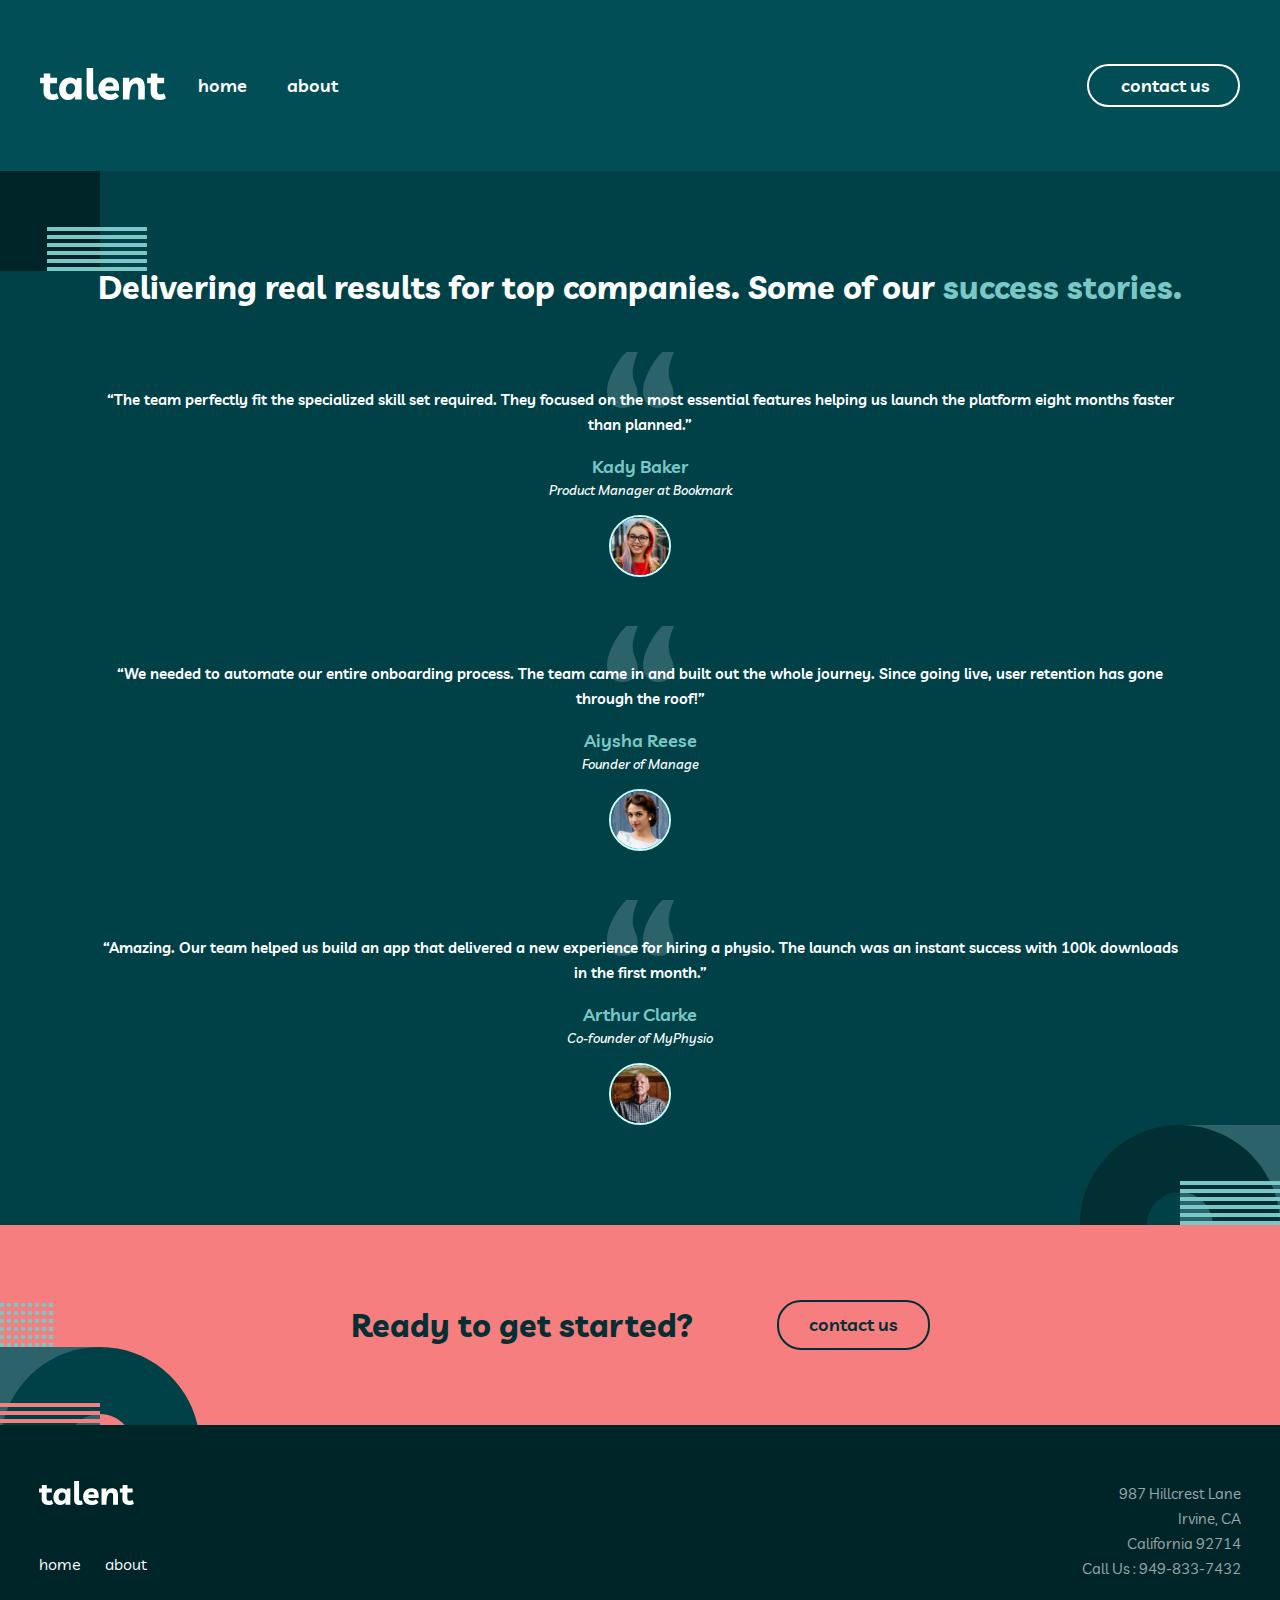
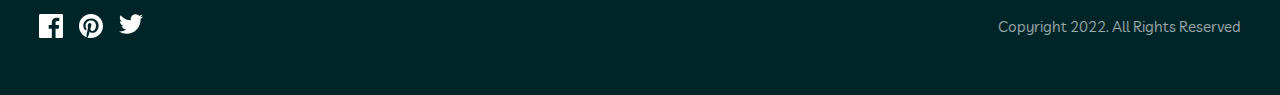
==== index.html @ 6c6805cf "Merge branch 'master' of github.com:ZiGreed/OMG_Project_2022" ====
<!DOCTYPE html>
<html lang="en">

<head>
    <meta charset="UTF-8">
    <meta http-equiv="X-UA-Compatible" content="IE=edge">
    <meta name="viewport" content="width=device-width, initial-scale=1.0">
    <title>Home</title>
    <!-- connection with js files -->
    <script type="text/javascript" src="assets/javascript/script_head.js" charset="utf-8" defer></script>
    <script src="script_body.js" defer></script>
    <script src="script_footer.js" defer></script>
    <!-- connection with css files -->
    <link rel="stylesheet" href="assets/css/style_body.css">
    <link rel="stylesheet" href="assets/css/style_header.css">
    <link rel="stylesheet" href="assets/css/style_main_index.css">
    <link rel="stylesheet" href="assets/css/style_footer.css">
    <!-- connection with fonts files -->
    <link rel="preconnect" href="https://fonts.googleapis.com">
    <link rel="preconnect" href="https://fonts.gstatic.com" crossorigin>
    <link
        href="https://fonts.googleapis.com/css2?family=Kumbh+Sans:wght@400;700&family=Livvic:ital,wght@0,100;0,200;0,300;0,400;0,500;0,600;0,700;0,900;1,100;1,200;1,300;1,400;1,500;1,600;1,700;1,900&display=swap"
        rel="stylesheet">
</head>

<body>
    <!-- header -->
    <header class="header">
        <a href="/index.html"><img src="assets/image/logo.svg" alt="logo" class="headerlogo"></a>
        <div id="openNav">
            <span onclick="openNav()">&#9776;</span>
        </div>
        <div id="mySidenav" class="sidenav">
            <a href="javascript:void(0)" class="closebtn" onclick="closeNav()">&times;</a>
            <a href="/index.html">home</a>
            <a href="/about.html">about</a>
            <div class="right">
                <a href="/contact.html" id="contact">contact us</a>
            </div>
            <img src="assets/image/bg-pattern-about-1-mobile-nav-1.svg" alt="about-nav" class="menuimg">
        </div>
    </header>
    <div id="cover" class="cover" onclick="closeNav()"></div>

    <main>
        <!-- div 1 -->
        <div>

        </div>

        <!-- div 2 -->
        <div>

        </div>

        <!-- div 3 -->
        <div class="div_3_container">

            <img src="assets/image/bg-pattern-home-4-about-3.svg" alt="bg-pattern-home-4-about-3"
                class="bg-pattern-home-4-about-3">

            <h1 class="topic">Delivering real results for top companies. Some of our <span> success stories.</span></h1>

            <div class="workers_container">
                <div class="persone_container">
                    <div class="quote">
                        <img src="assets/image/icon-quotes.svg" alt="icon-quotes" class="quotes">
                        <p class="text"> “The team perfectly fit the specialized skill set required. They focused on the
                            most essential features helping us launch the platform eight months faster than planned.”
                        </p>
                    </div>
                    <h2 class="persone">Kady Baker</h2>
                    <p class="job_position">Product Manager at Bookmark</p>
                    <img src="assets/image/avatar-kady.jpg" alt="Kady" class="avatar">
                </div>

                <div class="persone_container">
                    <div class="quote">
                        <img src="assets/image/icon-quotes.svg" alt="icon-quotes" class="quotes">
                        <p class="text"> “We needed to automate our entire onboarding process. The team came in and
                            built
                            out the whole journey. Since going live, user retention has gone through the roof!”</p>
                    </div>
                    <h2 class="persone">Aiysha Reese</h2>
                    <p class="job_position">Founder of Manage</p>
                    <img src="assets/image/avatar-aiysha.jpg" alt="Aiysha" class="avatar">
                </div>

                <div class="persone_container">
                    <div class="quote">
                        <img src="assets/image/icon-quotes.svg" alt="icon-quotes" class="quotes">
                        <p class="text"> “Amazing. Our team helped us build an app that delivered a new experience for
                            hiring a physio. The launch was an instant success with 100k downloads in the first month.”
                        </p>
                    </div>
                    <h2 class="persone">Arthur Clarke</h2>
                    <p class="job_position">Co-founder of MyPhysio</p>
                    <img src="assets/image/avatar-arthur.jpg" alt="Arthur" class="avatar">
                </div>
            </div>

            <img src="assets/image/bg-pattern-home-5.svg" alt="bg-pattern-home-5" class="bg-pattern-home-5">

        </div>

        <!-- div 4 -->
        <div class="div4_container">
            <p class="R_t_g_s">Ready to get started?</p>
            <div class="button">
                <a href="contact.html">contact us</a>
            </div>
        </div>

    </main>

    <!-- footer -->
    <footer class="footer_container">

        <div class="container_1">
            <div class="content">
                <img src="assets/image/logo.svg" alt="logo" class="logo">
                <div>
                    <ul>
                        <li><a href="index.html">home</a></li>
                        <li><a href="about.html">about</a></li>
                    </ul>
                </div>
            </div>

            <div class="location">
                <p>987 Hillcrest Lane</p>
                <p>Irvine, CA</p>
                <p>California 92714</p>
                <p>Call Us : 949-833-7432</p>
            </div>
        </div>

        <div class="container_2">
            <div class="soc_media">
                <svg xmlns="http://www.w3.org/2000/svg" width="24" height="24">
                    <path
                        d="M22.675 0H1.325C.593 0 0 .593 0 1.325v21.351C0 23.407.593 24 1.325 24H12.82v-9.294H9.692v-3.622h3.128V8.413c0-3.1 1.893-4.788 4.659-4.788 1.325 0 2.463.099 2.795.143v3.24l-1.918.001c-1.504 0-1.795.715-1.795 1.763v2.313h3.587l-.467 3.622h-3.12V24h6.116c.73 0 1.323-.593 1.323-1.325V1.325C24 .593 23.407 0 22.675 0z" />
                </svg>
                <svg xmlns="http://www.w3.org/2000/svg" width="24" height="24">
                    <path
                        d="M12 0C5.373 0 0 5.372 0 12c0 5.084 3.163 9.426 7.627 11.174-.105-.949-.2-2.405.042-3.441.218-.937 1.407-5.965 1.407-5.965s-.359-.719-.359-1.782c0-1.668.967-2.914 2.171-2.914 1.023 0 1.518.769 1.518 1.69 0 1.029-.655 2.568-.994 3.995-.283 1.194.599 2.169 1.777 2.169 2.133 0 3.772-2.249 3.772-5.495 0-2.873-2.064-4.882-5.012-4.882-3.414 0-5.418 2.561-5.418 5.207 0 1.031.397 2.138.893 2.738a.36.36 0 01.083.345l-.333 1.36c-.053.22-.174.267-.402.161-1.499-.698-2.436-2.889-2.436-4.649 0-3.785 2.75-7.262 7.929-7.262 4.163 0 7.398 2.967 7.398 6.931 0 4.136-2.607 7.464-6.227 7.464-1.216 0-2.359-.631-2.75-1.378l-.748 2.853c-.271 1.043-1.002 2.35-1.492 3.146C9.57 23.812 10.763 24 12 24c6.627 0 12-5.373 12-12 0-6.628-5.373-12-12-12z" />
                </svg>
                <svg xmlns="http://www.w3.org/2000/svg" width="24" height="20">
                    <path
                        d="M24 2.557a9.83 9.83 0 01-2.828.775A4.932 4.932 0 0023.337.608a9.864 9.864 0 01-3.127 1.195A4.916 4.916 0 0016.616.248c-3.179 0-5.515 2.966-4.797 6.045A13.978 13.978 0 011.671 1.149a4.93 4.93 0 001.523 6.574 4.903 4.903 0 01-2.229-.616c-.054 2.281 1.581 4.415 3.949 4.89a4.935 4.935 0 01-2.224.084 4.928 4.928 0 004.6 3.419A9.9 9.9 0 010 17.54a13.94 13.94 0 007.548 2.212c9.142 0 14.307-7.721 13.995-14.646A10.025 10.025 0 0024 2.557z" />
                </svg>
            </div>
            <div class="copyright">
                <p>Copyright 2022. All Rights Reserved</p>
            </div>
        </div>
    </footer>

</body>

</html>
---- assets/css/style_body.css ----
* {
    box-sizing: border-box;
  }
  
  body {
    margin: 0;
    font-family: 'Livvic';
    font-style: normal;
  }
---- assets/css/style_header.css ----
.headerlogo {
  height: 32px;
  width: 126px;
}

.header {
  display: flex;
  justify-content: space-between;
  align-items: center;
  padding: 48px 24px;
  background-color: #014e56;
}

.sidenav {
  height: 100%;
  width: 0;
  position: fixed;
  z-index: 10;
  top: 0;
  right: 0;
  background-color: #2c6269;
  overflow-x: hidden;
  /* transition: 0.5s; */
  padding-top: 60px;
}

.sidenav a {
  padding: 8px 8px 8px 32px;
  text-decoration: none;
  font-weight: 600;
  font-size: 18px;
  color: #ffffff;
  display: block;
  /* transition: 0.3s; */
}

.sidenav a:hover {
  color: #F67E7E;
}

.sidenav #contact:hover {
  background-color: #ffffff;
  color: #002529;
}

.sidenav .closebtn {
  position: absolute;
  top: 0;
  right: 25px;
  font-size: 36px;
  margin-left: 50px;
}

#openNav {
  color: #ffffff;
}

#openNav span {
  font-size: 24px;
  cursor: pointer;
}

#contact {
  margin-left: 48px;
  margin-right: 48px;
  margin-top: 36px;
  border: 2px solid #ffffff;
  border-radius: 24px;
  width: 153px;
  height: 43px;
}

.cover {
  position: fixed;
  left: 0px;
  top: 0px;
  width: 100%;
  height: 100%;
  z-index: 5;
  background: rgba(0, 0, 0, 0.5);
  display: none;
}

.menuimg {
  position: absolute;
  width: 200px;
  height: 200px;
  right: -100px;
  bottom: 0px;
}

/* Tablet */
@media only screen and (max-width: 1439px) and (min-width: 768px) {
  .header {
    padding: 64px 40px;
    justify-content: left;
    text-align: center;
  }

  #openNav {
    display: none;
  }

  .cover {
    display: none;
    z-index: -1;
  }

  .sidenav {
    display: flex;
    position: inherit;
    overflow-x: visible;
    padding: 0;
    align-items: center;
    transition: 0;
    background-color: #014e56;
    width: 100% !important;
  }

  .right{
    margin-left: auto; 
    margin-right: 0;
  }

  a#contact {
    padding: 8px 32px 8px 32px;
    width: 153px;
    height: 43px;
    margin-left: 10px;
    background-color: #014e56;
  }

  .sidenav #contact {
    /* margin: top, right, bottom, left; */
    margin: 0;
    white-space: nowrap;
    position: relative;
    flex-grow: 3;    
  }

  .sidenav img {
    display: none;
  }

  .sidenav .closebtn {
    display: none;
  }
}
/* Desktop */
@media only screen and (min-width: 1440px) {
  #openNav {
    display: none;
  }

  .cover {
    display: none !important;
    z-index: -1;
  }

  .sidenav {
    display: flex;
    position: relative;
    overflow-x: visible;
    padding: 0;
    align-items: center;
    transition: 0;
    width: 100% !important;
    background-color: #014e56;
  }

  .right{
    margin-left: auto; 
    margin-right: 0;
  }

  a#contact {
    padding: 8px 32px 8px 32px;
    margin-left: 10px;
    background-color: #014e56;
    width: 153px;
    height: 43px;
  }

  .sidenav #contact {
    /* margin: top, right, bottom, left; */
    margin: 0;
    white-space: nowrap;
    left: 0px;
  }

  .sidenav img {
    display: none;
  }

  .sidenav .closebtn {
    display: none;
  }

  .header {
    padding: 73px 165px;
    justify-content: left;
    align-items: center;
    text-align: center;
  }
}
---- assets/css/style_main_index.css ----
/* div 1 */






/* div 2 */






/* div 3 */
.div_3_container {
    min-width: 320px;
    background-color: #004047;
    padding: 0px 24px;
    position: relative;
    padding-bottom: 164px;
    padding-top: 140px;
}

.bg-pattern-home-4-about-3 {
    position: absolute;
    left: 0px;
    top: 0px;
}

.bg-pattern-home-5 {
    position: absolute;
    right: 0px;
    bottom: 0px;
}

.topic {
    font-weight: 700;
    font-size: 32px;
    line-height: 32px;
    text-align: center;
    color: #FFFFFF;
    margin: 0;
}

.topic span {
    color: #79C8C7;
}

.quote {
    position: relative;
}

.quotes {
    z-index: -1;
    width: 67px;
    height: 56px;
    position: absolute;
    margin-left: auto;
    margin-right: auto;
    left: 0;
    right: 0;
    text-align: center;
    top: -35px;
}

.persone_container {
    z-index: 1;
    display: flex;
    flex-flow: column wrap;
    position: relative;
    margin-top: 84px;
    justify-content: center;
    align-items: center;
}

.text {
    font-weight: 600;
    font-size: 15px;
    line-height: 25px;
    text-align: center;
    color: #FFFFFF;
    margin: 0;
}

.persone {
    font-style: normal;
    font-weight: 600;
    font-size: 18px;
    line-height: 28px;
    color: #79C8C7;
    text-align: center;
    margin: 0;
    margin-top: 16px;
}

.job_position {
    font-style: italic;
    font-weight: 500;
    font-size: 13px;
    line-height: 18px;
    text-align: center;
    color: #FFFFFF;
    margin: 0;
    margin-bottom: 16px;
}

.avatar {
    width: 62px;
    height: 62px;
    border-radius: 50%;
    border: #C4FFFE solid 2px;
}



/* Tablet */
@media only screen and (max-width: 1439px) and (min-width: 768px) {

    .div_3_container {
        padding: 0px 97px;
        padding-bottom: 100px;
        padding-top: 100px;
    }
}

/* Desctop */
@media only screen and (min-width: 1440px) {

    .div_3_container {
        padding: 0px 165px;
        padding-bottom: 151px;
        padding-top: 140px;
    }

    .workers_container {
        display: flex;

    }

    .topic {
        width: 932px;
        font-family: 'Livvic';
        font-style: normal;
        font-weight: 700;
        font-size: 48px;
        line-height: 48px;
        text-align: center;    
        margin: 0;
        margin-left: auto;
        margin-right: auto;
    }

    .quotes {
        text-align: center;
    }

    .persone {
        margin-top: 24px;
    }

    .job_position {
        margin-bottom: 32px;
    }


}





/* div 4 */

.div4_container{
    min-width: 320px;
    min-height: 302px;
    background-color: rgb(246, 126, 126);
    background-image: url("./../image/bg-pattern-home-6-about-5.svg");
    background-repeat: no-repeat;
    background-position-y: bottom;
    display: flex;
    flex-flow: column wrap;
    align-items: center;
    justify-content: center;
}



.R_t_g_s{
    font-size: 32px;
    font-weight: 700;
    color:rgba(1, 47, 52, 1);
    line-height: 32px;
    margin: 24px 20px;
    text-align: center;
}

.button a{
    font-size: 18px;
    line-height: 28px;
    font-weight: 600;
    color: rgba(1, 47, 52, 1);
    display: inline-block;
    border: 2px solid #012F34;
    padding: 9px 30px;
    border-radius: 24px;
    margin-bottom: 83px;
    text-decoration: none;
}


/* Tablet */
@media only screen and (max-width: 1439px) and (min-width: 768px){
    .div4_container{
        min-height: 200px;
        flex-flow: row;
        background-position: 0px 78px;
        gap: 84px;
    }
    
    
    
    .R_t_g_s{
        font-size: 32px;
        font-weight: 700;
        color:rgba(1, 47, 52, 1);
        line-height: 32px;
        margin: 0px 0px;
        text-align: center;
    }
    

    .button a{
        font-size: 18px;
        line-height: 28px;
        font-weight: 600;
        color: rgba(1, 47, 52, 1);
        display: inline-block;
        border: 2px solid #012F34;
        padding: 9px 30px;
        text-align: center;
        border-radius: 24px;
        margin-bottom: 0px;
        text-decoration: none;
    }
    
}
/* Desctop */
@media only screen and (min-width: 1440px) {
    .div4_container{
        min-height: 200px;
        flex-flow: row;
        gap: 260px;
    }
    
    
    
    .R_t_g_s{
        font-weight: 700;
        font-size: 48px;
        color:rgba(1, 47, 52, 1);
        line-height: 32px;
        margin: 0px 0px;
        text-align: center;
    }
    

    .button a{
        font-size: 18px;
        line-height: 28px;
        font-weight: 600;
        color: rgba(1, 47, 52, 1);
        display: inline-block;
        border: 2px solid #012F34;
        padding: 9px 30px;
        text-align: center;
        border-radius: 24px;
        margin-bottom: 0px;
        text-decoration: none;
    }
}
---- assets/css/style_footer.css ----
.footer_container {
    min-width: 320px;
    background-color: #002529;
    display: flex;
    flex-flow: column wrap;
    justify-content: center;
    align-items: center;
    padding-top: 66px;
    padding-bottom: 64px;
}

.content ul {
    color: #FFFFFF;
    list-style-type: none;
    margin: 24px;
    padding: 0;
    display: flex;
    justify-content: center;
    gap: 24px;
}

.location p, .copyright p {
    color: #FFFFFF;
    mix-blend-mode: normal;
    opacity: 0.6;
    font-style: normal;
    font-size: 15px;
    line-height: 25px;
    text-align: center;
    margin: 0px;
}

.logo {
    width: 94.5px;
    height: 24px;
    align-content: center;
}

.content {
    display: flex;
    flex-flow: column wrap;
    justify-content: center;
    align-items: center;
}

.soc_media {
    display: flex;
    gap: 16px;
    margin-top: 40px;
    margin-bottom: 16px;
    justify-content: center;
}

.soc_media svg {
    fill:#FFFFFF
}

.soc_media svg:hover {
    fill: #F67E7E;
}

ul li a {
    margin: 0px;
    padding: 0;
    padding-bottom: 7px;
    display: flex;
    justify-content: center;
    gap: 24px;
    text-decoration: none;
    color: #FFFFFF;
}

ul li a:hover{
    color: #F67E7E;
}


/* Tablet */
@media only screen and (max-width: 1439px) and (min-width: 768px) {

    .footer_container {
        padding: 56px 39px;
    }

    .container_1 {
        width: 100%;
        display: flex;
        justify-content: space-between;
        margin-bottom: 33px;
    }

    .container_2 {
        width: 100%;
        display: flex;
        justify-content: space-between;
    }

    .content {
        display: flex;
        flex-flow: column wrap;
        justify-content: space-between;
        align-items: flex-start;
    }

    .location p {
        text-align: right;
    }

    .logo {
        justify-content: left;
    }

    .content ul {
        margin: 0px;
        padding: 0;
        display: flex;
        justify-content: center;
        gap: 24px;
    }

    .soc_media {
        margin-top: 0;
        margin-bottom: 0;
        justify-content: start;
    }

}

/* Desctop */
@media only screen and (min-width: 1440px) {

    .footer_container {
        padding: 48px 165px;
        display: flex;
        flex-flow: row;
    }

    .container_1 {
        width: 100%;
        display: flex;
        justify-content: flex-start;
        margin-bottom: 0px;
    }

    .container_2 {
        width: 100%;
        height: 100px;
        display: flex;
        flex-flow: column wrap;
        justify-content: space-between;
    }

    .content {
        display: flex;
        flex-flow: column wrap;
        justify-content: space-between;
        align-items: flex-start;
        padding-right: 125px;
    }

    .location p {
        text-align: left;
    }

    .logo {
        justify-content: left;
        width: 160px;
        height: 40.63px;

    }

    .soc_media {
        margin-top: 0;
        margin-bottom: 0;
        justify-content: end;
    }

    .content ul {
        margin: 0px;
        padding: 0;
        display: flex;
        justify-content: center;
        gap: 24px;
    }

    .copyright {
        display: flex;
        justify-content: end;
    }


}
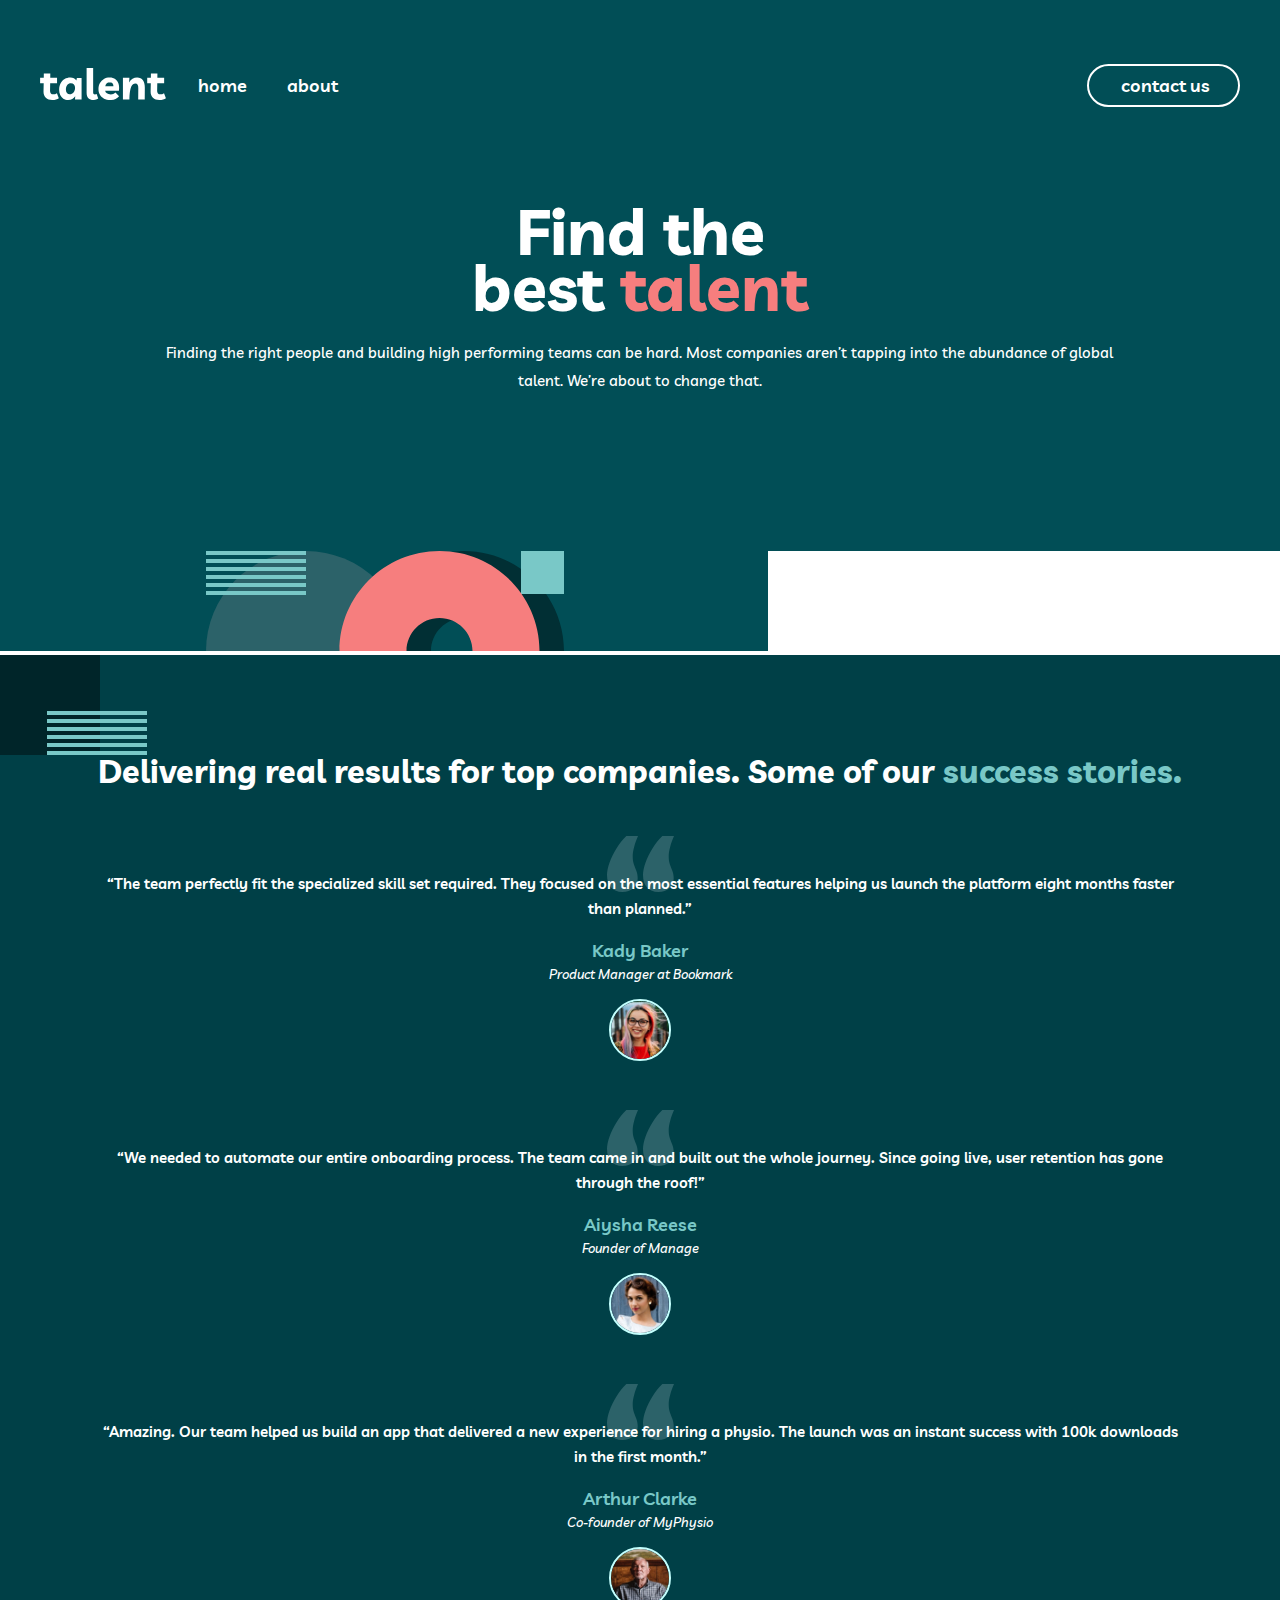
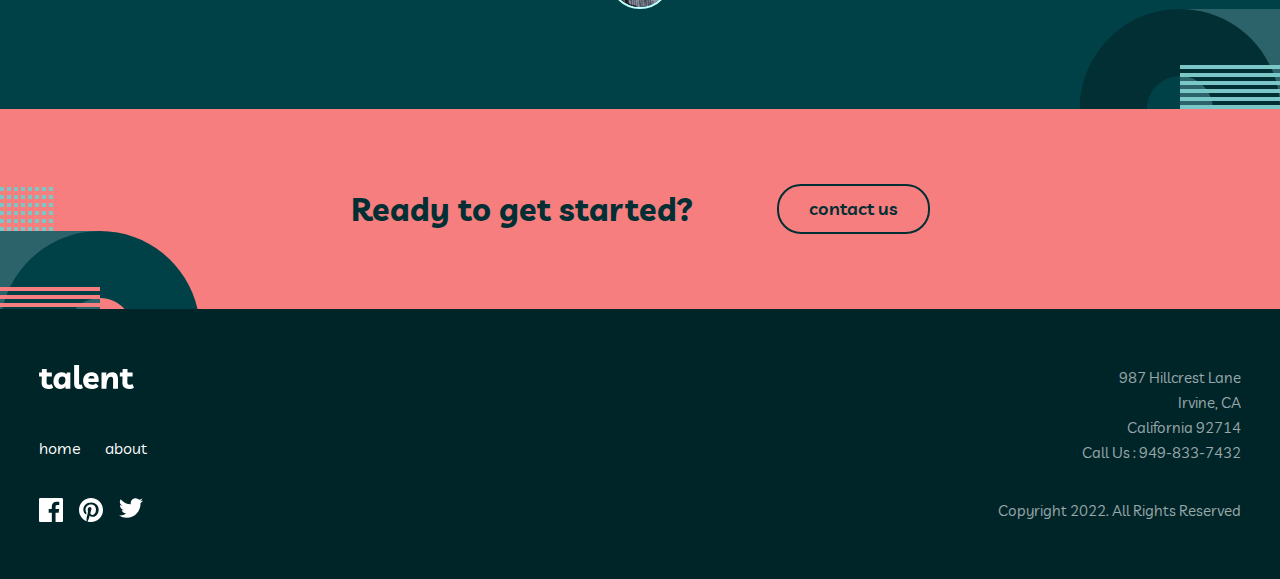
==== commit 76f400bf: "Div 1" ====
--- a/index.html
+++ b/index.html
@@ -15,6 +15,7 @@
     <link rel="stylesheet" href="assets/css/style_header.css">
     <link rel="stylesheet" href="assets/css/style_main_index.css">
     <link rel="stylesheet" href="assets/css/style_footer.css">
+    <link rel="stylesheet" href="assets/css/style_main_home.css">
     <!-- connection with fonts files -->
     <link rel="preconnect" href="https://fonts.googleapis.com">
     <link rel="preconnect" href="https://fonts.gstatic.com" crossorigin>
@@ -45,7 +46,17 @@
     <main>
         <!-- div 1 -->
         <div>
-
+            <div class="find_all">
+                <h1 class="findTheBest">Find the <br> best <span class="tal">talent</span></h1>
+                <p>Finding the right people and building high performing teams can be hard. Most companies aren’t tapping into the abundance of global talent. We’re about to change that.</p>
+            </div>
+            <div class="ico">
+                <img src="/assets/image/bg-pattern-home-2.svg" alt="">
+            </div>
+            <div class="icu">
+                <img src="/assets/image/bg-pattern-home-1.svg" alt="">
+            </div>
+            <div class="pug"></div>
         </div>
 
         <!-- div 2 -->
--- a/assets/css/style_main_index.css
+++ b/assets/css/style_main_index.css
@@ -196,6 +196,11 @@
     text-align: center;
 }
 
+.button :hover {
+    background-color:#012F34;
+    color: #FFFFFF;
+}
+
 .button a{
     font-size: 18px;
     line-height: 28px;
--- a/assets/css/style_main_home.css
+++ b/assets/css/style_main_home.css
@@ -0,0 +1,197 @@
+/* div 1 */
+
+@font-face {
+    src: local('Livvic') url(/assets/fonts/Livvic/Livvic-Bold.woff) format("woff") , url(/assets/fonts/Livvic/Livvic-Bold.woff2) format("woff2"); 
+    font-family: 'Livvic';
+    font-style: normal;
+    font-weight: 700;
+}
+
+@font-face {
+    src: local('Livvic') url(/assets/fonts/Livvic/Livvic-SemiBold.woff) format("woff") , url(/assets/fonts/Livvic/Livvic-SemiBold.woff2) format("woff2"); 
+    font-family: 'Livvic';
+    font-style: normal;
+    font-weight: 600;
+}   
+
+.find_all {
+    display: flex;
+    flex-direction: column;
+    background-color: #014E56;
+    margin:0 ;
+    justify-content: center;
+    text-align: center;
+    align-items: center;
+    padding-top: 32px;
+    color: #ffffff;
+}
+
+.findTheBest{
+    margin:0;
+    background-color: #014E56;
+    font-weight: 700;
+    font-size: 40px;
+    line-height: 40px;
+    text-align: center;   
+}
+
+.tal{
+    color: #F67E7E;
+}
+
+.find_all p{
+    margin-top:18px;
+    margin-bottom: 97px;
+    padding: 0px 24px 0px 24px;
+    font-weight: 500;
+    font-size: 15px;
+    line-height: 28px;    
+}
+
+.ico img{
+    background-color: #014E56;
+    height: 100px;
+    padding: 0px 8px 0px 9px;
+}
+
+.icu img{
+        position: absolute;
+        width: 2px;
+        height: 2px;
+        left: 1px;
+        top: 2px;
+        z-index: -1;
+    }
+
+/* Tablet */
+@media only screen and (max-width: 1439px) and (min-width: 768px) {
+
+    .find_all {
+        display: flex;
+        flex-direction: column;
+        background-color: #014E56;
+        margin:0 ;
+        justify-content: center;
+        text-align: center;
+        align-items: center;
+        color: #ffffff;
+    }
+    
+    .findTheBest{
+        margin:0;
+        background-color: #014E56;
+        font-weight: 700;
+        font-size: 64px;
+        line-height: 56px;
+        padding: 0;
+    }
+
+    .findTheBest h1{
+        padding: 0px;
+    }
+    
+    .tal{
+        color: #F67E7E;
+    }
+    
+    .find_all p{
+        margin-top: 24px;
+        margin-bottom: 156px;
+        padding: 0px 156px 0px 155px;
+        font-weight: 500;
+        font-size: 15px;
+        line-height: 28px;    
+    }
+    
+    .ico img{
+        background-color: #014E56;
+        height: 100px;
+        padding: 0px 204px 0px 206px;
+    }
+
+    .icu img{
+        position: absolute;
+        width: 2px;
+        height: 2px;
+        left: 1px;
+        top: 2px;
+        z-index: -1;
+    }
+
+}
+
+/* Desctop */
+@media only screen and (min-width: 1440px) {
+
+    .find_all {
+        position: absolute;
+        background-color: #014E56;
+        color: #ffffff;
+        width: 1440px;
+        height: 506px;
+        padding-top: 0px !important;
+        z-index: -1;
+    }
+    
+    .findTheBest{
+        width: 635px;
+        height: 200px;
+        background-color: #014E56;
+        position: absolute;
+        font-weight: 700;
+        font-size: 100px;
+        line-height: 100px;
+        left: 165px;
+        top: 56px;
+        text-align: left;
+        
+    }
+    
+    .tal{
+        color: #F67E7E;
+    }
+    
+    .find_all p{
+        background-color: #014E56;
+        text-align: left;
+        position: absolute;
+        height: 112px;
+        Width: 445px;
+        left: 830px;
+        top: 139px;
+        font-weight: 500;
+        font-size: 18px;
+        line-height: 28px;
+        margin: 0px !important;
+        padding-right: 0px !important;
+    }
+    
+    .ico img{
+        padding: 0px !important;
+        position: absolute;
+        z-index: 0;
+        width: 358px;
+        height: 100px;
+        left: 917px;
+        right: 165;
+        top: 605px;
+    }
+
+    .icu img{
+        position: absolute;
+        width: 200px;
+        height: 200px;
+        left: -100px;
+        top: 250px;
+    }
+
+    .pug{
+        position: absolute;
+        height: 4px;
+        width: 50px;
+        left: 855px;
+        top: 252px;
+        border-radius: 0px;
+        background: #79C8C7;
+    }
+}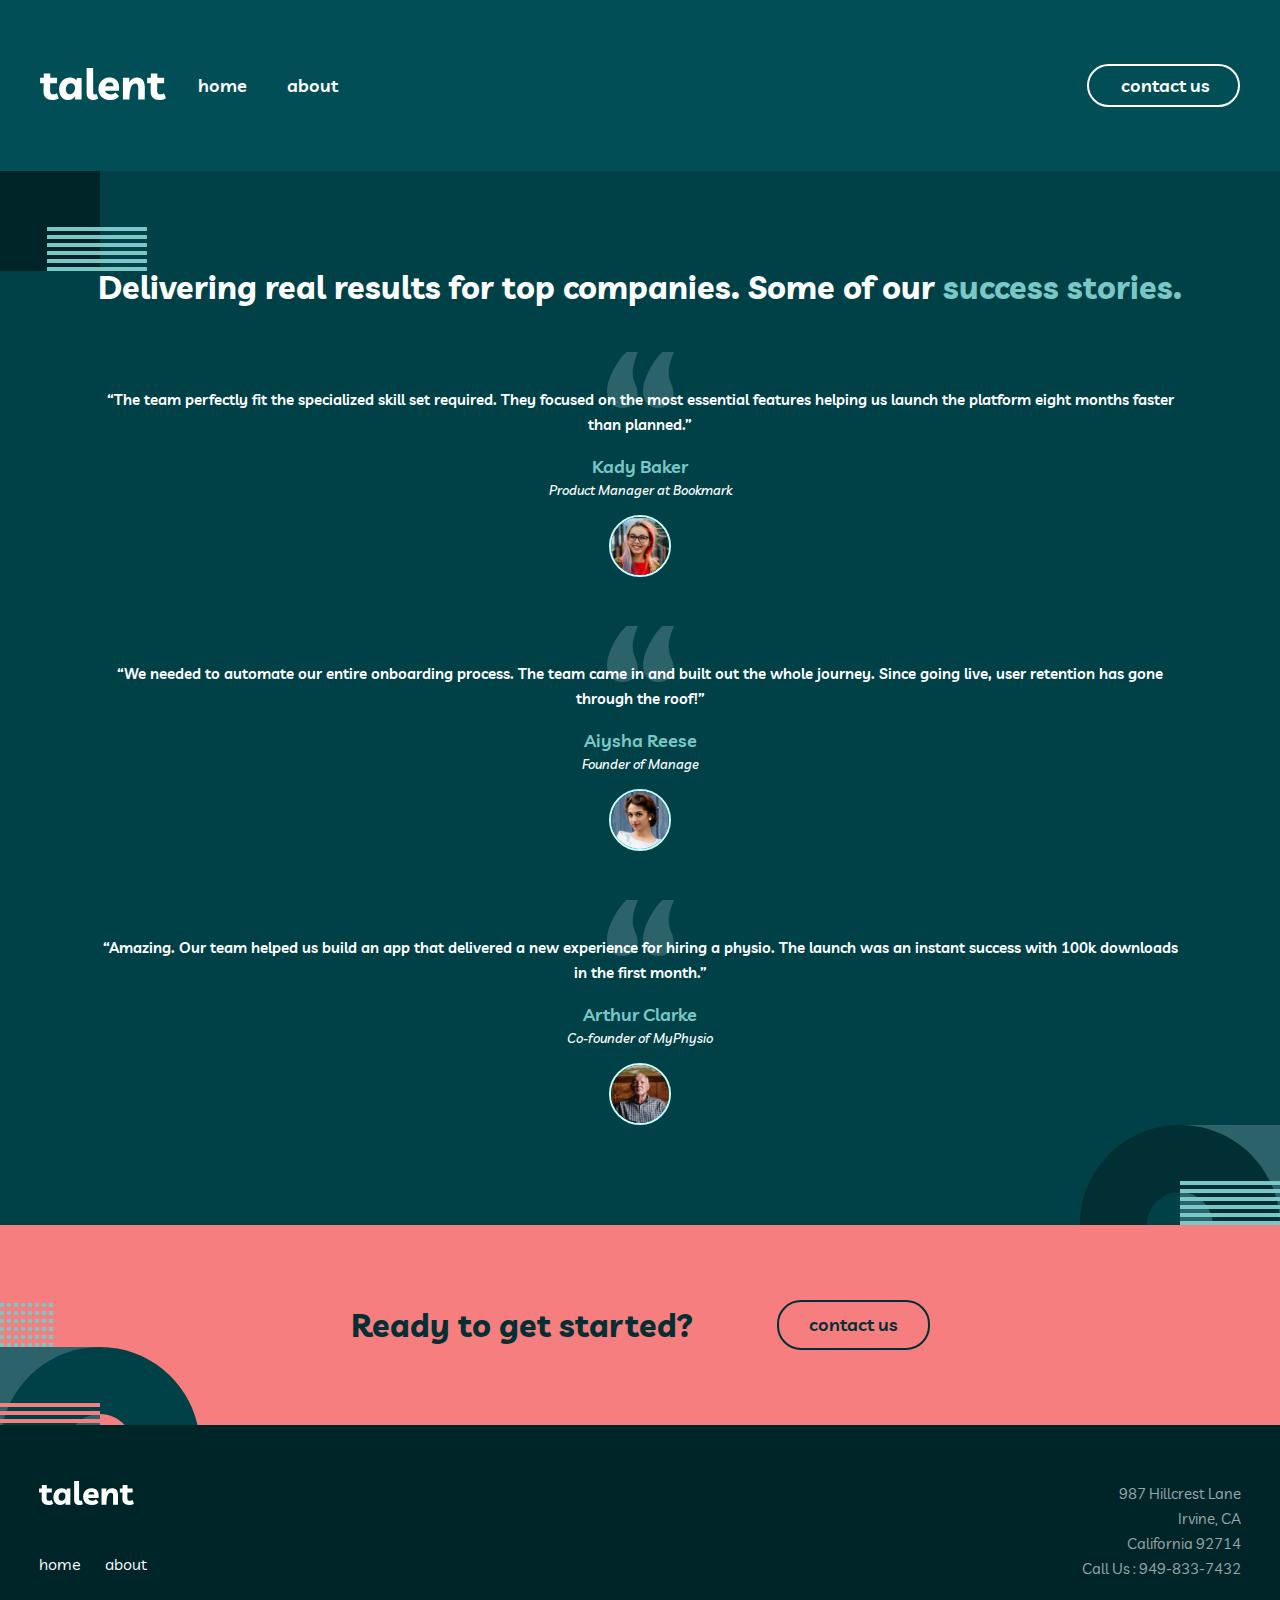
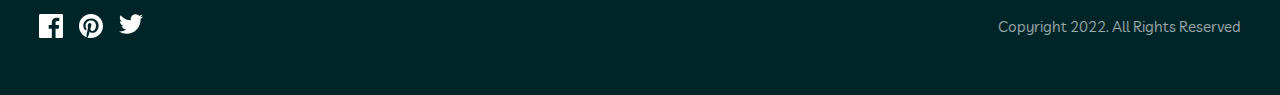
==== commit 28f56c3a: "Add Div_2 in to About" ====
--- a/index.html
+++ b/index.html
@@ -8,14 +8,13 @@
     <title>Home</title>
     <!-- connection with js files -->
     <script type="text/javascript" src="assets/javascript/script_head.js" charset="utf-8" defer></script>
-    <script src="script_body.js" defer></script>
-    <script src="script_footer.js" defer></script>
+    <script type="text/javascript" src="assets/javascript/script_footer.js" charset="utf-8" defer></script>
+    <script type="text/javascript" src="assets/javascript/script_body.js" charset="utf-8" defer></script>
     <!-- connection with css files -->
     <link rel="stylesheet" href="assets/css/style_body.css">
     <link rel="stylesheet" href="assets/css/style_header.css">
     <link rel="stylesheet" href="assets/css/style_main_index.css">
     <link rel="stylesheet" href="assets/css/style_footer.css">
-    <link rel="stylesheet" href="assets/css/style_main_home.css">
     <!-- connection with fonts files -->
     <link rel="preconnect" href="https://fonts.googleapis.com">
     <link rel="preconnect" href="https://fonts.gstatic.com" crossorigin>
@@ -46,17 +45,7 @@
     <main>
         <!-- div 1 -->
         <div>
-            <div class="find_all">
-                <h1 class="findTheBest">Find the <br> best <span class="tal">talent</span></h1>
-                <p>Finding the right people and building high performing teams can be hard. Most companies aren’t tapping into the abundance of global talent. We’re about to change that.</p>
-            </div>
-            <div class="ico">
-                <img src="/assets/image/bg-pattern-home-2.svg" alt="">
-            </div>
-            <div class="icu">
-                <img src="/assets/image/bg-pattern-home-1.svg" alt="">
-            </div>
-            <div class="pug"></div>
+
         </div>
 
         <!-- div 2 -->
--- a/assets/css/style_footer.css
+++ b/assets/css/style_footer.css
@@ -57,6 +57,7 @@
 
 .soc_media svg:hover {
     fill: #F67E7E;
+    transition: all 0.5s;
 }
 
 ul li a {
@@ -72,6 +73,7 @@
 
 ul li a:hover{
     color: #F67E7E;
+    transition: all 0.5s;
 }
 
 
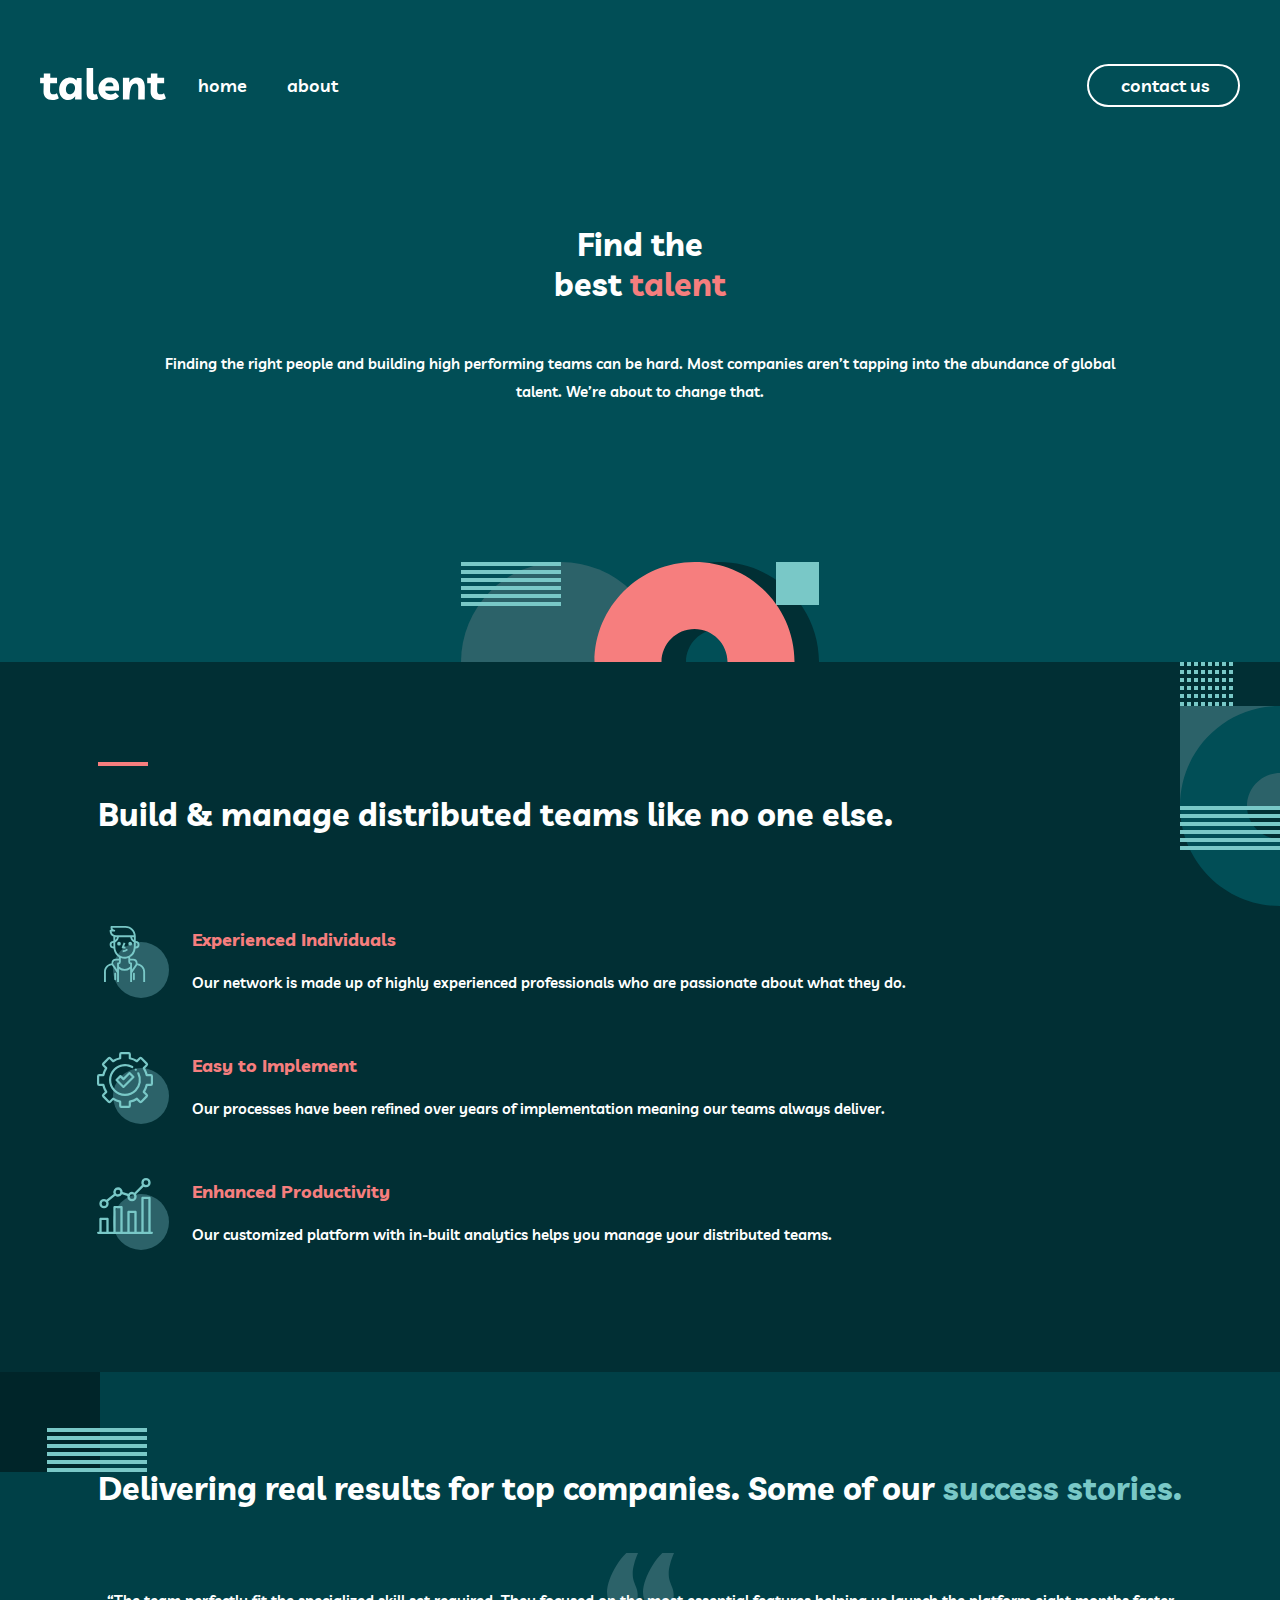
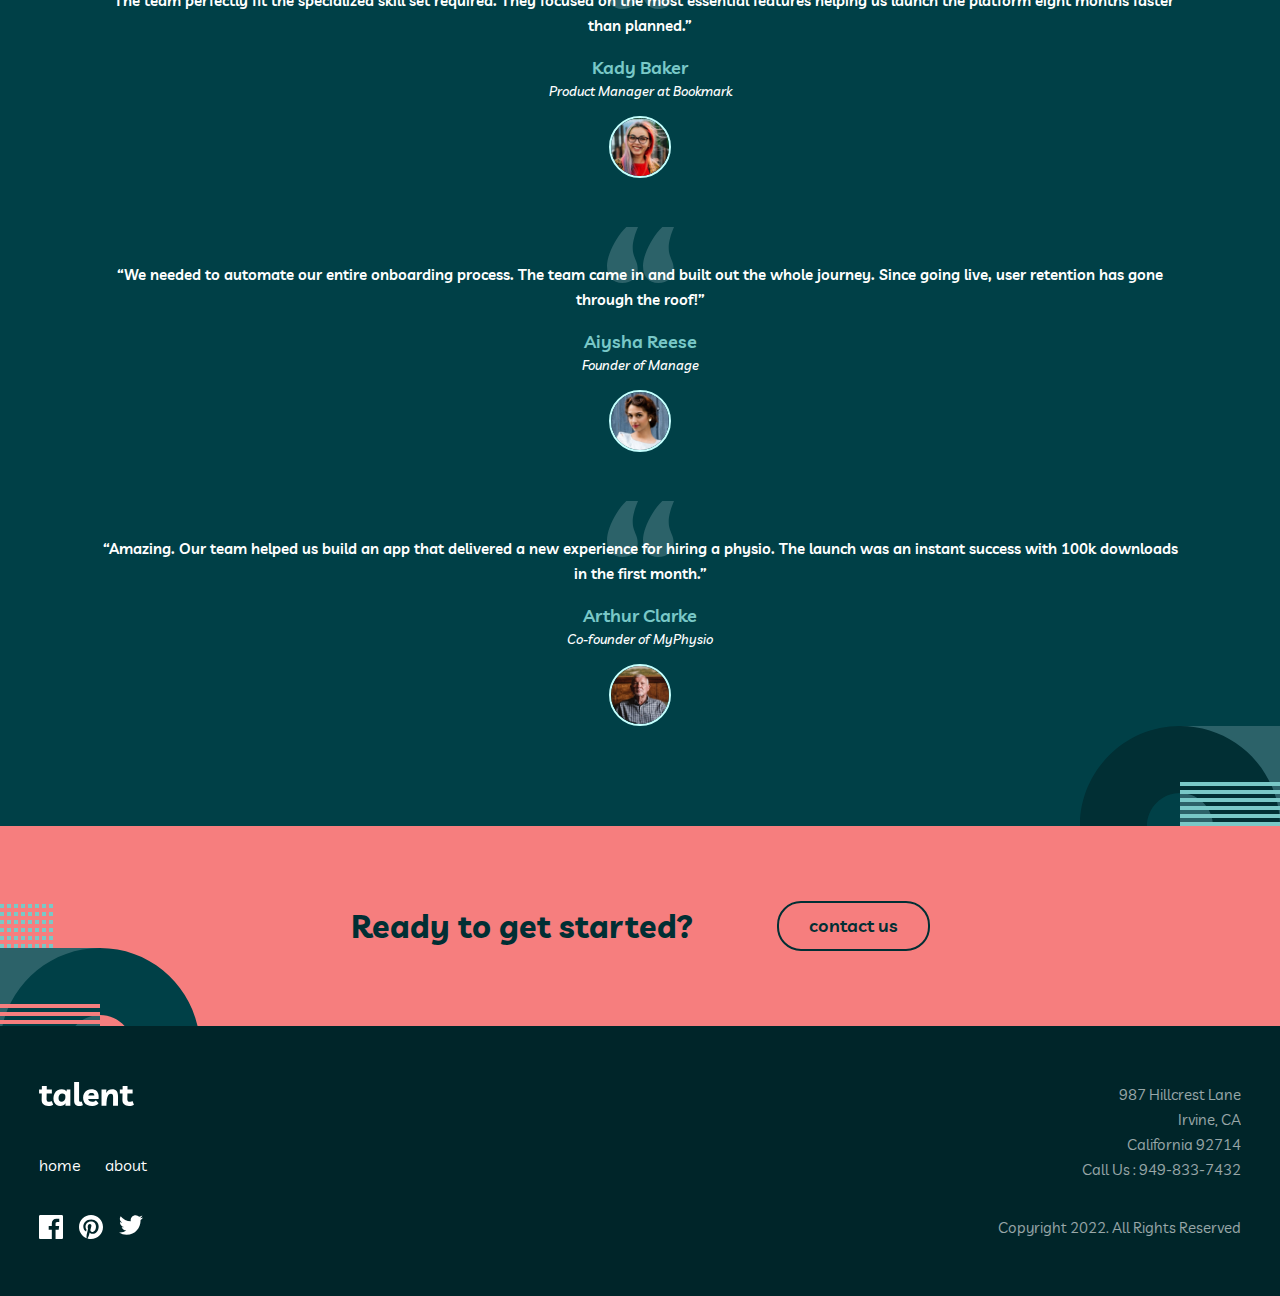
==== commit 37d7f940: "Corect size header, finish all divs" ====
--- a/index.html
+++ b/index.html
@@ -44,13 +44,41 @@
 
     <main>
         <!-- div 1 -->
-        <div>
-
+        <div class="tri">
+            <div class="find_all">
+                <h1>Find the <br> best <span class="tal">talent</span></h1>
+                <p>Finding the right people and building high performing teams can be hard. Most companies aren’t tapping into the abundance of global talent. We’re about to change that.</p>
+            </div>
+            <div class="ico">
+                <img src="/assets/image/bg-pattern-home-2.svg" alt="">
+            </div>
+            <div class="icu">
+                <img src="/assets/image/bg-pattern-home-1.svg" alt="">
+            </div>
+            <div class="pug"></div>
         </div>
 
         <!-- div 2 -->
-        <div>
+        <div class="as">
+            <div class="al">
+                <h1>
+                    Build & manage distributed teams like no one else.
+                </h1>
+            </div>
 
+            <div class="asd">
+                <div class="ay">
+                    <h1>Experienced Individuals</h1>
+                    <p>Our network is made up of highly experienced professionals who are passionate about what they do.</p>
+                </div>
+
+                <div class="ai">
+                    <h1>Easy to Implement</h1>
+                    <p>Our processes have been refined over years of implementation meaning our teams always deliver.</p>
+                    <h1>Enhanced Productivity</h1>
+                    <p>Our customized platform with in-built analytics helps you manage your distributed teams.</p>
+                </div>
+            </div>
         </div>
 
         <!-- div 3 -->
@@ -118,7 +146,7 @@
 
         <div class="container_1">
             <div class="content">
-                <img src="assets/image/logo.svg" alt="logo" class="logo">
+                <a href="/index.html"><img src="assets/image/logo.svg" alt="logo" class="logo"></a>
                 <div>
                     <ul>
                         <li><a href="index.html">home</a></li>
--- a/assets/css/style_header.css
+++ b/assets/css/style_header.css
@@ -20,7 +20,7 @@
   right: 0;
   background-color: #2c6269;
   overflow-x: hidden;
-  /* transition: 0.5s; */
+  transition: 0.5s;
   padding-top: 60px;
 }
 
@@ -31,7 +31,7 @@
   font-size: 18px;
   color: #ffffff;
   display: block;
-  /* transition: 0.3s; */
+  transition: 0.3s;
 }
 
 .sidenav a:hover {
@@ -68,6 +68,7 @@
   border-radius: 24px;
   width: 153px;
   height: 43px;
+  transition: all 0.5s;
 }
 
 .cover {
@@ -178,7 +179,7 @@
     margin-left: 10px;
     background-color: #014e56;
     width: 153px;
-    height: 43px;
+    height: 48px;
   }
 
   .sidenav #contact {
@@ -201,5 +202,9 @@
     justify-content: left;
     align-items: center;
     text-align: center;
-  }
-}
+    /* height: 32px; */
+  }
+  .headerlogo {
+    height: 43px;
+  }
+}
--- a/assets/css/style_main_index.css
+++ b/assets/css/style_main_index.css
@@ -1,16 +1,448 @@
 /* div 1 */
 
-
-
-
-
+@font-face {
+    src: local('Livvic') url(/assets/fonts/Livvic/Livvic-Bold.woff) format("woff") , url(/assets/fonts/Livvic/Livvic-Bold.woff2) format("woff2"); 
+    font-family: 'Livvic';
+    font-style: normal;
+    font-weight: 700;
+}
+
+@font-face {
+    src: local('Livvic') url(/assets/fonts/Livvic/Livvic-SemiBold.woff) format("woff") , url(/assets/fonts/Livvic/Livvic-SemiBold.woff2) format("woff2"); 
+    font-family: 'Livvic';
+    font-style: normal;
+    font-weight: 600;
+}   
+
+.find_all {
+    display: flex;
+    flex-direction: column;
+    background-color: #014E56;
+    margin:0 ;
+    justify-content: center;
+    text-align: center;
+    align-items: center;
+    padding-top: 32px;
+    color: #ffffff;
+}
+
+.findTheBest{
+    margin:0;
+    background-color: #014E56;
+    font-weight: 700;
+    font-size: 40px;
+    line-height: 40px;
+    text-align: center;   
+}
+
+.tal{
+    color: #F67E7E;
+}
+
+.find_all p{
+    margin-top:18px;
+    margin-bottom: 97px;
+    padding: 0px 24px 0px 24px;
+    font-weight: 600;
+    font-size: 15px;
+    line-height: 28px;    
+}
+
+.ico {
+    background-color: #014E56;
+    text-align: center; 
+    min-width: 375px;
+    max-width: 767px;
+    margin: 0px !important;
+    height: 100px;
+}
+
+.icu img{
+        position: absolute;
+        width: 2px;
+        height: 2px;
+        left: 1px;
+        top: 2px;
+        z-index: -1;
+    }
+
+/* Tablet */
+@media only screen and (max-width: 1439px) and (min-width: 768px) {
+
+    .find_all {
+        display: flex;
+        flex-direction: column;
+        background-color: #014E56;
+        margin:0 ;
+        justify-content: center;
+        text-align: center;
+        align-items: center;
+        color: #ffffff;
+    }
+    
+    .findTheBest{
+        margin:0;
+        background-color: #014E56;
+        font-weight: 700;
+        font-size: 64px;
+        line-height: 56px;
+        padding: 0;
+    }
+
+    .findTheBest h1{
+        padding: 0px;
+    }
+    
+    .tal{
+        color: #F67E7E;
+    }
+    
+    .find_all p{
+        margin-top: 24px;
+        margin-bottom: 156px;
+        padding: 0px 156px 0px 155px;
+        font-weight: 600;
+        font-size: 15px;
+        line-height: 28px;    
+    }
+    
+    .ico {
+        background-color: #014E56;
+        text-align: center; 
+        min-width: 768px;
+        max-width: 1439px;
+        margin: 0px !important;
+        height: 100px;
+    }
+
+    .icu img{
+        position: absolute;
+        width: 2px;
+        height: 2px;
+        left: 1px;
+        top: 2px;
+        z-index: -1;
+    }
+
+}
+
+/* Desctop */
+@media only screen and (min-width: 1440px) {
+
+    .tri {
+        height: 506px;
+        background-color: #014E56;
+        width: 100% !important;
+    }
+
+    .find_all {
+        color: #ffffff;
+        display: flex;
+        justify-content: flex-start;
+        flex-direction: row;
+        padding: 0px;
+        height: 256px;
+    }
+    
+    .find_all h1{
+        width: 635px;
+        height: 200px;
+        font-weight: 700;
+        font-size: 100px;
+        line-height: 100px;
+        text-align: left;  
+        margin: 56px 0px 0px 165px;
+    }
+    
+    .tal{
+        color: #F67E7E;
+    }
+    
+    .find_all p{
+        position: absolute;
+        text-align: left;
+        height: 112px;
+        margin: 139px 165px 5px 0px;
+        left: 830px;
+        font-weight: 600;
+        font-size: 18px;
+        line-height: 28px;
+        padding: 0px;
+    }
+    
+    .ico img{
+        position: absolute;
+        height: 100px;
+        right: 165px;
+        top: 600px;
+    }
+
+    .icu img{
+        position: absolute;
+        width: 200px;
+        height: 200px;
+        left: -100px;
+        top: 250px;
+        z-index: 0;
+    }
+
+    .pug{
+        position: absolute;
+        height: 4px;
+        width: 50px;
+        left: 830px;
+        top: 250px;
+        border-radius: 0px;
+        background: #79C8C7;
+    }
+}
 
 /* div 2 */
-
-
-
-
-
+@media only screen and (max-width: 767px) and (min-width: 375px) {
+
+    .al{
+        height: 268px;
+        background-color: #012F34;
+        display: flex;
+        padding: 0px !important;
+        background-image: url("./../image/Rectangle.svg"), url("./../image/bg-pattern-home-3.svg");
+        background-repeat: no-repeat;
+        background-position: 24px 64px, top right -100px;
+    }
+
+    .al h1{
+        margin: 100px 111px 8px 24px;
+        padding: 0px !important;
+        color: #ffffff;
+        text-align: left;
+        font-weight: 700;
+        font-size: 32px;
+        line-height: 32px;
+        height: 160px;
+    }
+
+    .ai{
+        display: flex;
+        flex-direction: column;  
+        height: 805px;
+        background-color: #012F34;
+        padding: 0px !important;
+        background-image: url("./../image/icon-person.svg"), url("./../image/icon-cog.svg"), url("./../image/icon-chart.svg");
+        background-repeat: no-repeat;
+        background-position: center 52px, center 299px, center 546px;
+    }
+
+    .ai h1{
+        height: 28px;
+        margin: 136px 24px 4px 24px;
+        font-weight: 700;   
+        font-size: 18px;
+        line-height: 28px;
+        text-align: center;
+        color: #F67E7E;
+        padding: 0px !important;
+    }
+
+    .ai p{
+        height: 75px;
+        margin: 4px 24px 0px 24px;
+        font-weight: 600;
+        font-size: 15px;
+        line-height: 25px;
+        text-align: center;
+        color: #FFFFFF;
+        padding: 0px !important;
+    }
+}
+
+/* Tablet */
+
+@media only screen and (max-width: 1439px) and (min-width: 768px) {
+
+    .al{
+        height: 264px;
+        background-color: #012F34;
+        display: flex;
+        padding: 0px !important;
+        background-image: url("./../image/Rectangle.svg"), url("./../image/bg-pattern-home-3.svg");
+        background-repeat: no-repeat;
+        background-position: 98px 100px, top right -100px;
+    }
+
+    .al h1{
+        margin: 136px 225px 64px 98px;
+        padding: 0px !important;
+        color: #ffffff;
+        text-align: left;
+        font-weight: 700;
+        font-size: 32px;
+        line-height: 32px;
+        height: 64px;
+    }
+
+    .ay{
+        display: flex;
+        flex-direction: column;  
+        height: 94;
+        background-color: #012F34;
+        padding: 0px !important;
+        background-image: url("./../image/icon-person.svg");
+        background-repeat: no-repeat;
+        background-position: 104px 0px;
+
+    }
+
+    .ay h1{
+        height: 28px;
+        margin: 0px 98px 8px 192px;
+        font-weight: 700;   
+        font-size: 18px;
+        line-height: 28px;
+        text-align: left;
+        color: #F67E7E;
+        padding: 0px !important;
+    }
+
+    .ay p{
+        height: 50px;
+        margin: 8px 98px 0px 192px;
+        font-weight: 600;
+        font-size: 15px;
+        line-height: 25px;
+        text-align: left;
+        color: #FFFFFF;
+        padding: 0px !important;
+    }
+
+    .ai{
+        display: flex;
+        flex-direction: column;  
+        height: 352px;
+        background-color: #012F34;
+        padding: 0px !important;
+        background-image: url("./../image/icon-cog.svg"), url("./../image/icon-chart.svg");
+        background-repeat: no-repeat;
+        background-position: 97px 32px, 97px 158px;
+
+    }
+
+    .ai h1{
+        height: 28px;
+        margin: 32px 98px 8px 192px;
+        font-weight: 700;   
+        font-size: 18px;
+        line-height: 28px;
+        text-align: left;
+        color: #F67E7E;
+        padding: 0px !important;
+    }
+
+    .ai p{
+        height: 50px;
+        margin: 8px 98px 0px 192px;
+        font-weight: 600;
+        font-size: 15px;
+        line-height: 25px;
+        text-align: left;
+        color: #FFFFFF;
+        padding: 0px !important;
+    }
+}
+
+/* Desctop */
+
+@media only screen and (min-width: 1440px) {
+
+    .as{
+        background-color: #F67E7E;
+        display: flex;
+        justify-content: flex-start;
+        flex-direction: row;
+        padding: 0px !important;
+        height: 684px;
+        background-color: #012F34;
+    }
+
+    .al{
+        height: 684px;
+        width: 735px;
+        padding: 0px !important;
+        background-image: url("./../image/Rectangle.svg");
+        background-repeat: no-repeat;
+        background-position: 165px 140px;
+    }
+
+    .al h1{
+        margin: 198px 125px 342px 165px;
+        padding: 0px !important;
+        color: #ffffff;
+        text-align: left;
+        font-weight: 700;
+        font-size: 48px;
+        line-height: 48px;
+        width: 445px;
+    }
+
+    .asd{
+        position: absolute;
+        flex-direction: column;
+        padding: 0px !important;
+        height: 684px;
+        background-image: url("./../image/icon-person.svg"), url("./../image/icon-cog.svg"), url("./../image/icon-chart.svg");
+        background-repeat: no-repeat;
+        background-position: 0px 198px, 0px 324px, 0px 450px;
+        left: 735px;
+        background-image: url("./../image/bg-pattern-home-3.svg");
+        background-repeat: no-repeat;
+        background-position: bottom right -100px;
+
+    }
+
+    .ay{
+        height: 94px;
+        padding: 0px !important;
+    }
+    .ay h1{
+        height: 28px;
+        padding: 0px !important;
+        margin: 198px 165px 16px 95px;
+        color: #F67E7E;
+        font-weight: 700;
+        font-size: 18px;
+        line-height: 28px;
+    }
+    .ay p{
+        padding: 0px !important;
+        margin: 0px 165px 32px 95px;
+        color: #FFFFFF;
+        height: 50px;
+        font-weight: 600;
+        font-size: 15px;
+        line-height: 25px;
+    }
+
+    .ai h1{
+
+        margin: 32px 165px 16px 95px;
+        padding: 0px !important;
+        color: #F67E7E;
+        height: 28px;
+        font-weight: 700;
+        font-size: 18px;
+        line-height: 28px;
+    }
+
+    .ai p{
+
+        padding: 0px !important;
+        margin: 16px 165px 0px 95px;
+        color: #FFFFFF;
+        height: 50px;
+        font-weight: 600;
+        font-size: 15px;
+        line-height: 25px;
+    }
+}
 
 /* div 3 */
 .div_3_container {
@@ -196,9 +628,10 @@
     text-align: center;
 }
 
-.button :hover {
+.div4_container .button :hover {
     background-color:#012F34;
     color: #FFFFFF;
+    transition: all 0.5s;
 }
 
 .button a{
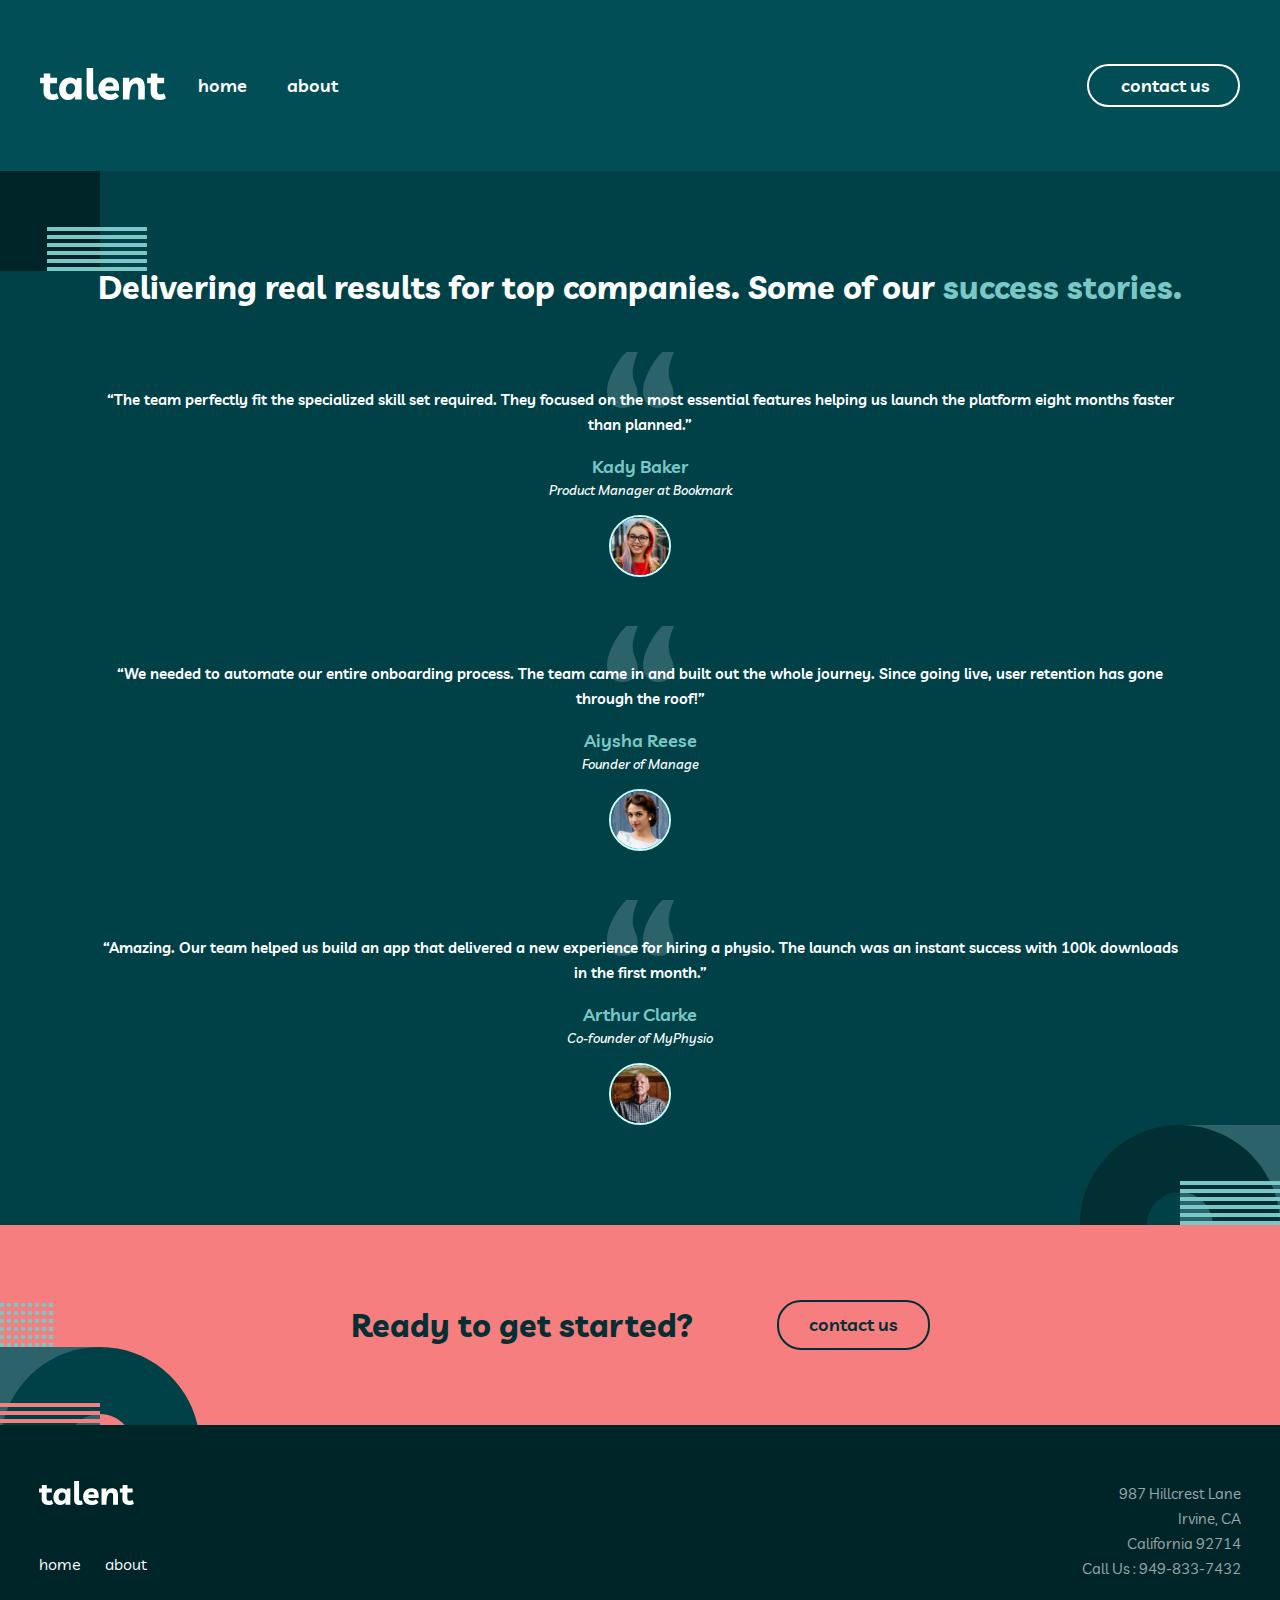
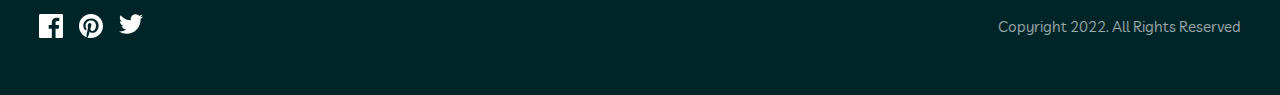
==== commit c9cb06bf: "fix link bug" ====
--- a/index.html
+++ b/index.html
@@ -26,16 +26,16 @@
 <body>
     <!-- header -->
     <header class="header">
-        <a href="/index.html"><img src="assets/image/logo.svg" alt="logo" class="headerlogo"></a>
+        <a href="./index.html"><img src="assets/image/logo.svg" alt="logo" class="headerlogo"></a>
         <div id="openNav">
             <span onclick="openNav()">&#9776;</span>
         </div>
         <div id="mySidenav" class="sidenav">
             <a href="javascript:void(0)" class="closebtn" onclick="closeNav()">&times;</a>
-            <a href="/index.html">home</a>
-            <a href="/about.html">about</a>
+            <a href="./index.html">home</a>
+            <a href="./about.html">about</a>
             <div class="right">
-                <a href="/contact.html" id="contact">contact us</a>
+                <a href="./contact.html" id="contact">contact us</a>
             </div>
             <img src="assets/image/bg-pattern-about-1-mobile-nav-1.svg" alt="about-nav" class="menuimg">
         </div>
@@ -44,41 +44,13 @@
 
     <main>
         <!-- div 1 -->
-        <div class="tri">
-            <div class="find_all">
-                <h1>Find the <br> best <span class="tal">talent</span></h1>
-                <p>Finding the right people and building high performing teams can be hard. Most companies aren’t tapping into the abundance of global talent. We’re about to change that.</p>
-            </div>
-            <div class="ico">
-                <img src="/assets/image/bg-pattern-home-2.svg" alt="">
-            </div>
-            <div class="icu">
-                <img src="/assets/image/bg-pattern-home-1.svg" alt="">
-            </div>
-            <div class="pug"></div>
+        <div>
+
         </div>
 
         <!-- div 2 -->
-        <div class="as">
-            <div class="al">
-                <h1>
-                    Build & manage distributed teams like no one else.
-                </h1>
-            </div>
+        <div>
 
-            <div class="asd">
-                <div class="ay">
-                    <h1>Experienced Individuals</h1>
-                    <p>Our network is made up of highly experienced professionals who are passionate about what they do.</p>
-                </div>
-
-                <div class="ai">
-                    <h1>Easy to Implement</h1>
-                    <p>Our processes have been refined over years of implementation meaning our teams always deliver.</p>
-                    <h1>Enhanced Productivity</h1>
-                    <p>Our customized platform with in-built analytics helps you manage your distributed teams.</p>
-                </div>
-            </div>
         </div>
 
         <!-- div 3 -->
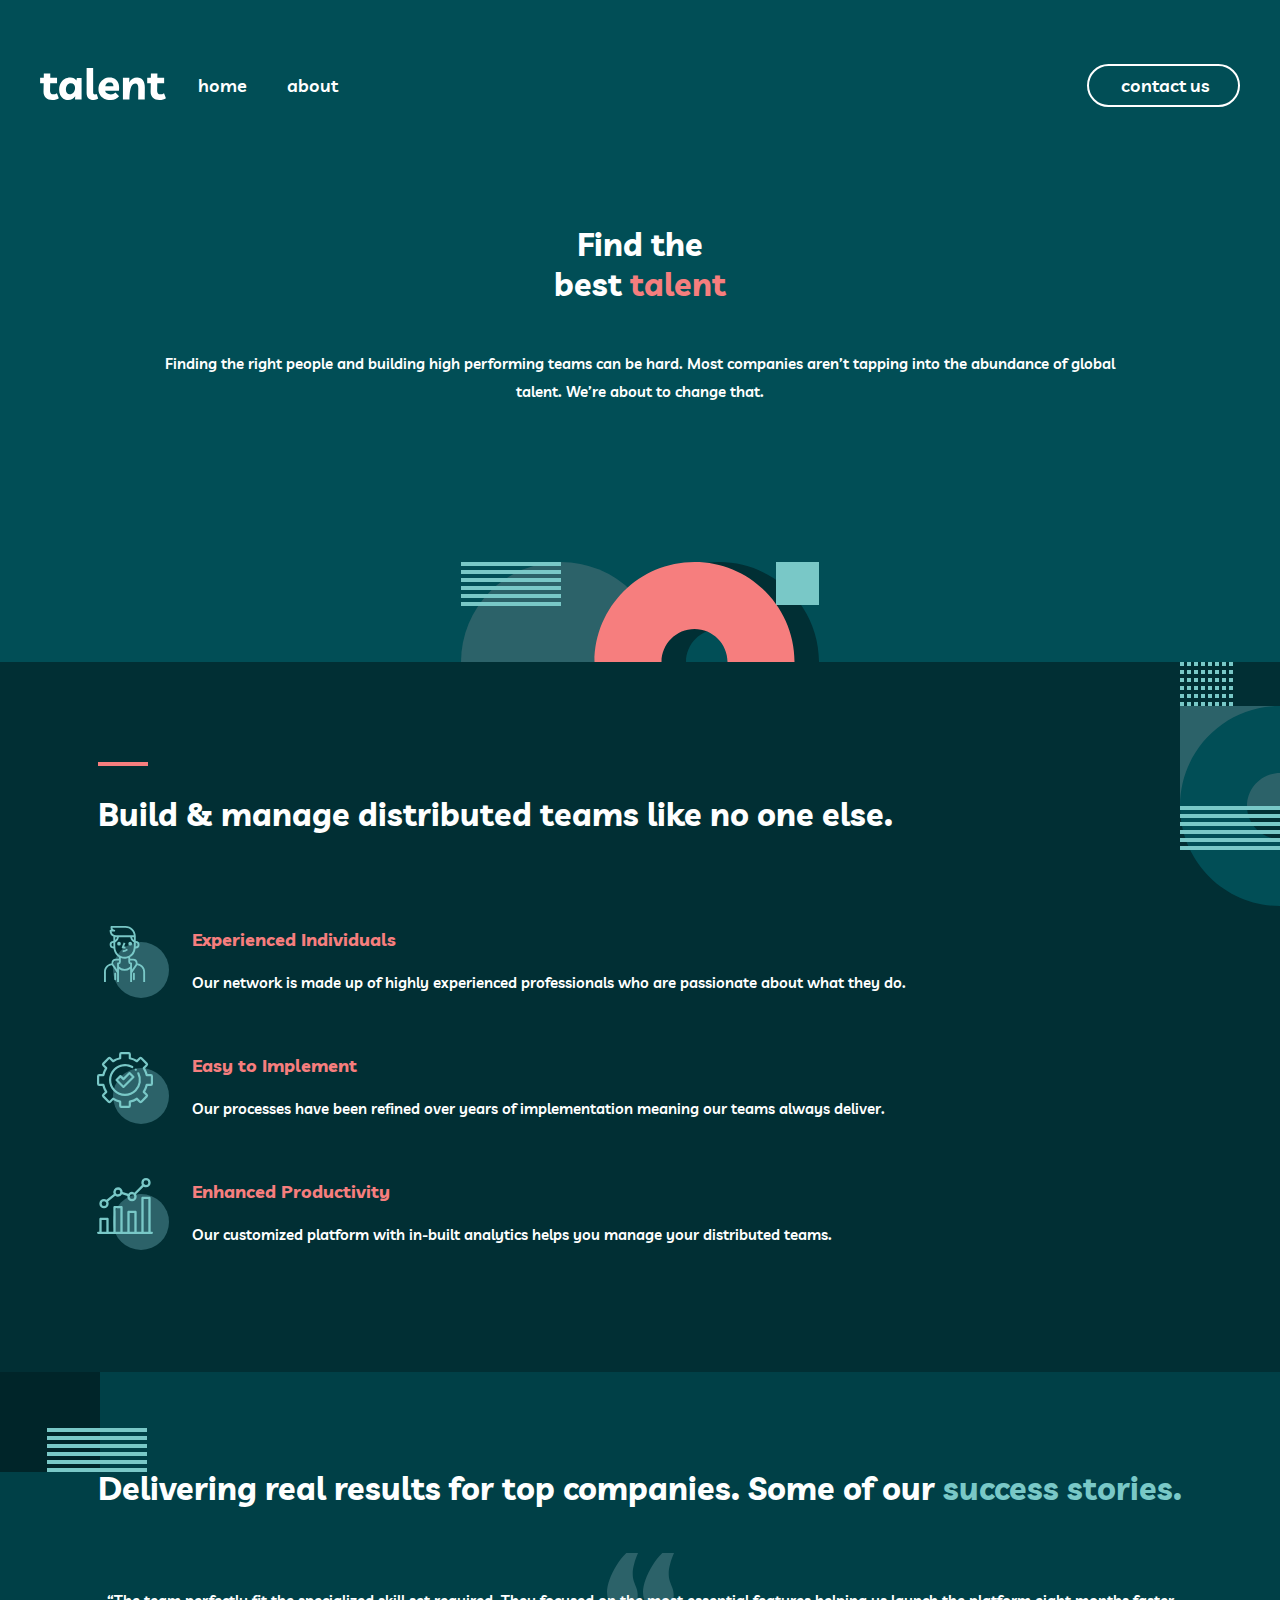
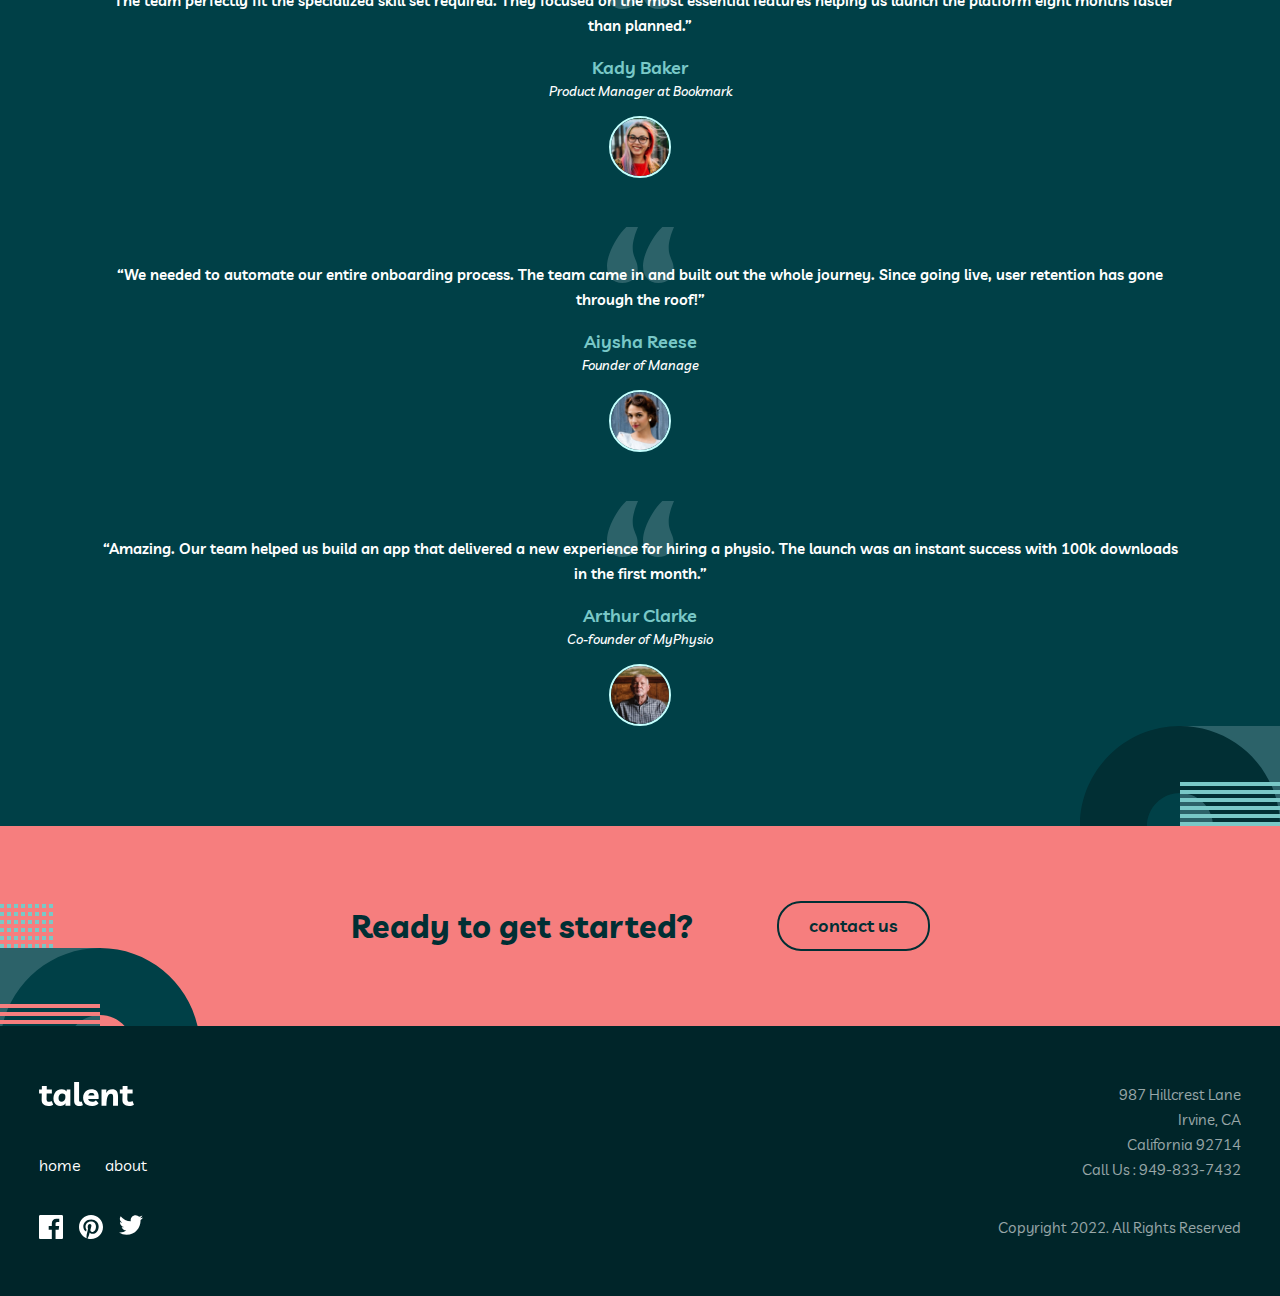
==== commit 7ce1bb4e: "full" ====
--- a/index.html
+++ b/index.html
@@ -26,16 +26,16 @@
 <body>
     <!-- header -->
     <header class="header">
-        <a href="./index.html"><img src="assets/image/logo.svg" alt="logo" class="headerlogo"></a>
+        <a href="/index.html"><img src="assets/image/logo.svg" alt="logo" class="headerlogo"></a>
         <div id="openNav">
             <span onclick="openNav()">&#9776;</span>
         </div>
         <div id="mySidenav" class="sidenav">
             <a href="javascript:void(0)" class="closebtn" onclick="closeNav()">&times;</a>
-            <a href="./index.html">home</a>
-            <a href="./about.html">about</a>
+            <a href="/index.html">home</a>
+            <a href="/about.html">about</a>
             <div class="right">
-                <a href="./contact.html" id="contact">contact us</a>
+                <a href="/contact.html" id="contact">contact us</a>
             </div>
             <img src="assets/image/bg-pattern-about-1-mobile-nav-1.svg" alt="about-nav" class="menuimg">
         </div>
@@ -44,13 +44,40 @@
 
     <main>
         <!-- div 1 -->
-        <div>
-
+        <div class="tri">
+            <div class="find_all">
+                <h1>Find the <br> best <span class="tal">talent</span></h1>
+                <p>Finding the right people and building high performing teams can be hard. Most companies aren’t tapping into the abundance of global talent. We’re about to change that.</p>
+            </div>
+            <div class="ico">
+                <img src="/assets/image/bg-pattern-home-2.svg" alt="">
+            </div>
+            <div class="icu">
+                <img src="/assets/image/bg-pattern-home-1.svg" alt="">
+            </div>
+            <div class="pug"></div>
         </div>
 
         <!-- div 2 -->
-        <div>
+        <div class="as">
+            <div class="al">
+                <h1>
+                    Build & manage distributed teams like no one else.
+                </h1>
+            </div>
+            <div class="asd">
+                <div class="ay">
+                    <h1>Experienced Individuals</h1>
+                    <p>Our network is made up of highly experienced professionals who are passionate about what they do.</p>
+                </div>
 
+                <div class="ai">
+                    <h1>Easy to Implement</h1>
+                    <p>Our processes have been refined over years of implementation meaning our teams always deliver.</p>
+                    <h1>Enhanced Productivity</h1>
+                    <p>Our customized platform with in-built analytics helps you manage your distributed teams.</p>
+                </div>
+            </div>
         </div>
 
         <!-- div 3 -->
--- a/assets/css/style_main_index.css
+++ b/assets/css/style_main_index.css
@@ -200,18 +200,21 @@
 /* div 2 */
 @media only screen and (max-width: 767px) and (min-width: 375px) {
 
+    .as{
+        background-color: #012F34;
+        height: 1073px;
+    }
     .al{
-        height: 268px;
-        background-color: #012F34;
-        display: flex;
-        padding: 0px !important;
-        background-image: url("./../image/Rectangle.svg"), url("./../image/bg-pattern-home-3.svg");
+        height: 404px;
+        display: flex;
+        padding: 0px !important;
+        background-image: url("./../image/Rectangle.svg"), url("./../image/bg-pattern-home-3.svg"), url("./../image/icon-person.svg");
         background-repeat: no-repeat;
-        background-position: 24px 64px, top right -100px;
+        background-position: 24px 64px, top right -100px, center 316px;
     }
 
     .al h1{
-        margin: 100px 111px 8px 24px;
+        margin: 100px 111px 0px 24px;
         padding: 0px !important;
         color: #ffffff;
         text-align: left;
@@ -220,16 +223,42 @@
         line-height: 32px;
         height: 160px;
     }
-
+    .asd{
+        height: 669px;
+    }
+    .ay{
+        height: 111px;
+        margin: 0px;
+
+    }
+    .ay h1{
+        height: 28px;
+        margin: 0px 24px 4px 24px;
+        font-weight: 700;   
+        font-size: 18px;
+        line-height: 28px;
+        text-align: center;
+        color: #F67E7E;
+        padding: 0px !important;
+    }
+    .ay p{
+        height: 75px;
+        margin: 4px 24px 0px 24px;
+        font-weight: 600;
+        font-size: 15px;
+        line-height: 25px;
+        text-align: center;
+        color: #FFFFFF;
+        padding: 0px !important;
+    }
     .ai{
         display: flex;
         flex-direction: column;  
-        height: 805px;
-        background-color: #012F34;
-        padding: 0px !important;
-        background-image: url("./../image/icon-person.svg"), url("./../image/icon-cog.svg"), url("./../image/icon-chart.svg");
+        height: 558px;
+        padding: 0px !important;
+        background-image: url("./../image/icon-cog.svg"), url("./../image/icon-chart.svg");
         background-repeat: no-repeat;
-        background-position: center 52px, center 299px, center 546px;
+        background-position: center 48px, center 295px;
     }
 
     .ai h1{
